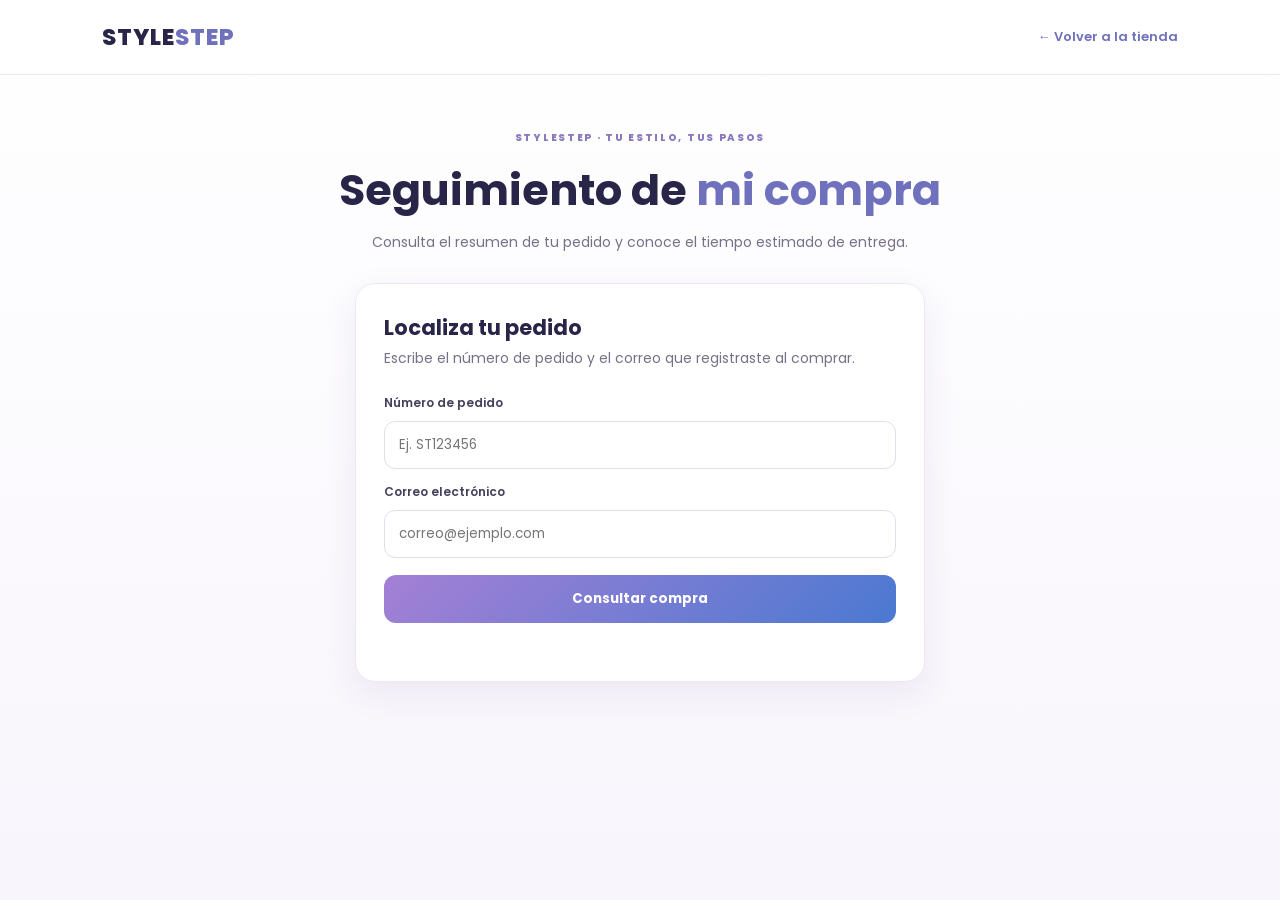
==== seguimiento.html @ c997a4f0 "Agrega seccion de seguimiento de compras" ====
<!DOCTYPE html>
<html lang="es">
<head>
  <meta charset="UTF-8">
  <meta name="viewport" content="width=device-width, initial-scale=1.0">
  <title>Seguimiento de compra | STYLESTEP</title>
  <link rel="preconnect" href="https://fonts.googleapis.com">
  <link rel="preconnect" href="https://fonts.gstatic.com" crossorigin>
  <link href="https://fonts.googleapis.com/css2?family=Poppins:wght@400;500;600;700;800&display=swap" rel="stylesheet">
  <link rel="stylesheet" href="style.css">
  <link rel="stylesheet" href="seguimiento.css">
</head>
<body class="tracking-body">
  <header class="tracking-header">
    <a class="tracking-logo" href="index.html">STYLE<span>STEP</span></a>
    <a class="tracking-back" href="index.html">← Volver a la tienda</a>
  </header>

  <main class="tracking-main">
    <section class="tracking-intro">
      <span class="tracking-kicker">STYLESTEP · TU ESTILO, TUS PASOS</span>
      <h1>Seguimiento de <span>mi compra</span></h1>
      <p>Consulta el resumen de tu pedido y conoce el tiempo estimado de entrega.</p>
    </section>

    <section class="tracking-search">
      <h2>Localiza tu pedido</h2>
      <p>Escribe el número de pedido y el correo que registraste al comprar.</p>
      <form id="formSeguimiento">
        <label for="numeroPedido">Número de pedido</label>
        <input id="numeroPedido" type="text" placeholder="Ej. ST123456" required>
        <label for="correoPedido">Correo electrónico</label>
        <input id="correoPedido" type="email" placeholder="correo@ejemplo.com" required>
        <button type="submit">Consultar compra</button>
      </form>
      <p class="tracking-hint" id="mensajeBusqueda" role="status"></p>
    </section>

    <section id="resultadoPedido" class="tracking-result" hidden>
      <div class="tracking-order-head">
        <div><span class="muted-label">NÚMERO DE PEDIDO</span><h2 id="pedidoNumero"></h2></div>
        <span id="estadoEtiqueta" class="status-pill">Registrado</span>
      </div>

      <div class="tracking-delivery">
        <div class="delivery-icon">📦</div>
        <div><span class="muted-label">ENTREGA ESTIMADA</span><strong id="fechaEntrega"></strong><p id="tiempoRestante"></p></div>
      </div>

      <div class="tracking-timeline">
        <div class="timeline-step active"><span>✓</span><div><strong>Pedido registrado</strong><small>Recibimos tu compra correctamente.</small></div></div>
        <div class="timeline-step"><span>2</span><div><strong>Preparando pedido</strong><small>Estamos preparando tus productos.</small></div></div>
        <div class="timeline-step"><span>3</span><div><strong>En camino</strong><small>Tu pedido salió para entrega.</small></div></div>
        <div class="timeline-step"><span>4</span><div><strong>Entregado</strong><small>¡Disfruta tu compra!</small></div></div>
      </div>

      <div class="tracking-columns">
        <div class="tracking-panel">
          <h3>Productos de tu compra</h3>
          <div id="listaProductos"></div>
        </div>
        <div class="tracking-panel">
          <h3>Resumen del pedido</h3>
          <div class="tracking-customer" id="datosCliente"></div>
          <div class="price-line"><span>Subtotal</span><strong id="resumenSubtotal"></strong></div>
          <div class="price-line"><span>Envío</span><strong id="resumenEnvio"></strong></div>
          <div class="price-line"><span>Descuento</span><strong id="resumenDescuento"></strong></div>
          <div class="price-line total-line"><span>Total pagado</span><strong id="resumenTotal"></strong></div>
        </div>
      </div>
      <p class="tracking-disclaimer">El plazo mostrado es estimado y puede variar. Para esta versión de demostración, el seguimiento se guarda en el navegador donde se realizó la compra.</p>
    </section>
  </main>
  <script src="seguimiento.js"></script>
</body>
</html>
---- style.css ----
/* =====================================================
   STYLESTEP
   PALETA PRINCIPAL
===================================================== */

:root {

    --color-1: #E2A3D8;
    --color-2: #C086CE;
    --color-3: #A480D5;
    --color-4: #7071BC;
    --color-5: #4B79D1;

    --dark: #292548;
    --text: #45415d;
    --white: #ffffff;
    --light: #f8f5fc;

    --shadow: 0 15px 40px rgba(75, 65, 150, .15);

    --radius: 20px;

}


/* =====================================================
   GENERAL
===================================================== */

* {
    margin: 0;
    padding: 0;
    box-sizing: border-box;
}

html {
    scroll-behavior: smooth;
}

body {

    font-family: 'Poppins', sans-serif;

    background:
        linear-gradient(
            180deg,
            #ffffff 0%,
            #faf7fd 100%
        );

    color: var(--text);

}

button,
input,
select {
    font-family: inherit;
}

button {
    cursor: pointer;
}

a {
    text-decoration: none;
    color: inherit;
}


/* =====================================================
   HEADER
===================================================== */

.header {

    position: sticky;
    top: 0;
    z-index: 1000;

    width: 100%;

    display: flex;
    align-items: center;
    justify-content: space-between;

    padding: 16px 6%;

    background: rgba(255,255,255,.94);

    backdrop-filter: blur(15px);

    border-bottom: 1px solid rgba(192,134,206,.15);

}

.logo {

    display: flex;
    align-items: center;
    gap: 10px;

}

.logo-icon {

    width: 48px;
    height: 48px;

    display: flex;
    align-items: center;
    justify-content: center;

    background:
        linear-gradient(
            135deg,
            var(--color-1),
            var(--color-4)
        );

    border-radius: 15px;

    font-size: 25px;

    box-shadow:
        0 8px 20px rgba(112,113,188,.25);

}

.logo h1 {

    font-size: 20px;

    color: var(--dark);

    font-weight: 800;

    letter-spacing: 1px;

}

.logo h1 span {
    color: var(--color-4);
}

.logo small {

    display: block;

    font-size: 8px;

    color: var(--color-4);

    letter-spacing: 2px;

}

.menu {

    display: flex;
    gap: 30px;

}

.menu a {

    font-size: 13px;

    font-weight: 500;

    color: var(--text);

    position: relative;

    transition: .3s;

}

.menu a::after {

    content: "";

    position: absolute;

    bottom: -7px;
    left: 0;

    width: 0;
    height: 2px;

    background:
        linear-gradient(
            90deg,
            var(--color-2),
            var(--color-5)
        );

    transition: .3s;

}

.menu a:hover {

    color: var(--color-4);

}

.menu a:hover::after {

    width: 100%;

}


.header-actions {

    display: flex;
    align-items: center;
    gap: 8px;

}

.icon-btn {

    position: relative;

    border: none;

    background: #f6f2fa;

    width: 42px;
    height: 42px;

    border-radius: 13px;

    font-size: 17px;

    transition: .3s;

}

.icon-btn:hover {

    background: var(--color-1);

    transform: translateY(-2px);

}

.icon-btn span {

    position: absolute;

    top: -5px;
    right: -5px;

    background: var(--color-5);

    color: white;

    font-size: 9px;

    width: 17px;
    height: 17px;

    display: flex;
    align-items: center;
    justify-content: center;

    border-radius: 50%;

}

.cart-btn {

    border: none;

    padding: 12px 18px;

    border-radius: 14px;

    background:
        linear-gradient(
            135deg,
            var(--color-4),
            var(--color-5)
        );

    color: white;

    display: flex;
    align-items: center;
    gap: 8px;

    font-weight: 600;

    box-shadow:
        0 8px 20px rgba(75,121,209,.25);

    transition: .3s;

}

.cart-btn:hover {

    transform: translateY(-3px);

    box-shadow:
        0 12px 25px rgba(75,121,209,.35);

}

.cart-btn b {

    background: white;

    color: var(--color-5);

    width: 20px;
    height: 20px;

    display: flex;
    align-items: center;
    justify-content: center;

    border-radius: 50%;

    font-size: 10px;

}


/* =====================================================
   HERO
===================================================== */

.hero {

    min-height: 680px;

    display: flex;

    align-items: center;

    justify-content: space-between;

    padding: 70px 8%;

    position: relative;

    overflow: hidden;

    background:

        radial-gradient(
            circle at 80% 20%,
            rgba(226,163,216,.35),
            transparent 35%
        ),

        radial-gradient(
            circle at 20% 90%,
            rgba(75,121,209,.15),
            transparent 35%
        );

}

.hero-content {

    max-width: 620px;

    position: relative;

    z-index: 2;

}

.hero-tag {

    display: inline-block;

    padding: 8px 16px;

    background: rgba(226,163,216,.25);

    color: var(--color-4);

    border-radius: 30px;

    font-size: 11px;

    font-weight: 700;

    letter-spacing: 1px;

    margin-bottom: 20px;

}

.hero h2 {

    font-size: clamp(42px, 5vw, 72px);

    line-height: 1.05;

    color: var(--dark);

    margin-bottom: 25px;

}

.hero h2 span {

    display: block;

    background:

        linear-gradient(
            90deg,
            var(--color-2),
            var(--color-4),
            var(--color-5)
        );

    -webkit-background-clip: text;

    background-clip: text;

    color: transparent;

}

.hero p {

    max-width: 550px;

    line-height: 1.8;

    font-size: 15px;

    color: #716d82;

    margin-bottom: 30px;

}

.hero-buttons {

    display: flex;
    gap: 12px;

}

.btn-primary {

    display: inline-flex;

    align-items: center;
    justify-content: center;

    padding: 14px 24px;

    border: none;

    border-radius: 14px;

    color: white;

    font-weight: 600;

    background:

        linear-gradient(
            135deg,
            var(--color-3),
            var(--color-5)
        );

    box-shadow:
        0 10px 25px rgba(112,113,188,.3);

    transition: .3s;

}

.btn-primary:hover {

    transform: translateY(-3px);

}

.btn-secondary {

    display: inline-flex;

    align-items: center;

    padding: 14px 24px;

    border-radius: 14px;

    color: var(--color-4);

    background: white;

    border: 1px solid var(--color-1);

    font-weight: 600;

    transition: .3s;

}

.btn-secondary:hover {

    background: var(--color-1);

    color: var(--dark);

}

.hero-info {

    display: flex;

    gap: 35px;

    margin-top: 45px;

}

.hero-info div {

    display: flex;

    flex-direction: column;

}

.hero-info strong {

    font-size: 24px;

    color: var(--color-4);

}

.hero-info span {

    font-size: 11px;

    color: #858096;

}


/* HERO IMAGE */

.hero-image {

    width: 470px;
    height: 470px;

    position: relative;

    display: flex;

    align-items: center;
    justify-content: center;

}

.circle {

    position: absolute;

    border-radius: 50%;

}

.circle-one {

    width: 420px;
    height: 420px;

    background:

        linear-gradient(
            135deg,
            rgba(226,163,216,.7),
            rgba(75,121,209,.65)
        );

}

.circle-two {

    width: 330px;
    height: 330px;

    background: rgba(255,255,255,.35);

    backdrop-filter: blur(5px);

}

.shoe-card {

    position: relative;

    z-index: 5;

    width: 310px;

    background: rgba(255,255,255,.9);

    padding: 25px;

    border-radius: 30px;

    box-shadow:
        0 30px 70px rgba(60,50,130,.25);

    transform: rotate(-5deg);

}

.shoe-placeholder {

    height: 230px;

    display: flex;

    align-items: center;
    justify-content: center;

    font-size: 150px;

    background:
        linear-gradient(
            135deg,
            #f5e5f5,
            #e4e4fa
        );

    border-radius: 22px;

}

.floating-tag {

    position: absolute;

    top: 20px;
    right: -15px;

    background:
        linear-gradient(
            135deg,
            var(--color-2),
            var(--color-4)
        );

    color: white;

    padding: 8px 15px;

    border-radius: 20px;

    font-size: 10px;

    font-weight: 700;

    z-index: 10;

}

.shoe-info {

    padding-top: 18px;

}

.shoe-info small {

    color: var(--color-4);

    font-size: 9px;

    letter-spacing: 2px;

}

.shoe-info h3 {

    color: var(--dark);

    margin: 5px 0;

}

.shoe-info p {

    margin: 0;

}

.shoe-info strong {

    color: var(--color-5);

}


/* =====================================================
   SECCIONES
===================================================== */

.categories,
.catalog-section,
.about-section {

    padding: 90px 8%;

}

.section-title {

    text-align: center;

    margin-bottom: 40px;

}

.section-title > span,
.section-heading span,
.about-content > span,
.newsletter span {

    color: var(--color-4);

    font-size: 10px;

    font-weight: 800;

    letter-spacing: 2px;

}

.section-title h2,
.section-heading h2,
.about-content h2 {

    font-size: 38px;

    color: var(--dark);

    margin-top: 8px;

}

.section-title strong,
.section-heading strong,
.about-content strong {

    color: var(--color-4);

}


/* =====================================================
   CATEGORIAS
===================================================== */

.category-grid {

    display: grid;

    grid-template-columns:
        repeat(3, 1fr);

    gap: 25px;

}

.category-card {

    border: none;

    text-align: left;

    padding: 30px;

    border-radius: 25px;

    position: relative;

    overflow: hidden;

    transition: .35s;

    color: var(--dark);

}

.category-card:hover {

    transform: translateY(-8px);

    box-shadow: var(--shadow);

}

.category-pink {

    background:
        linear-gradient(
            135deg,
            #f9dff5,
            #e9b9e1
        );

}

.category-purple {

    background:
        linear-gradient(
            135deg,
            #eadff7,
            #c6b1e8
        );

}

.category-blue {

    background:
        linear-gradient(
            135deg,
            #dfe8fa,
            #a9c4ef
        );

}

.category-icon {

    font-size: 55px;

    margin-bottom: 20px;

}

.category-card h3 {

    font-size: 24px;

    margin-bottom: 5px;

}

.category-card p {

    font-size: 13px;

    color: #655f78;

}

.category-card span {

    display: block;

    margin-top: 25px;

    font-size: 12px;

    font-weight: 700;

}


/* =====================================================
   CATALOGO
===================================================== */

.catalog-section {

    background: #fbf9fd;

}

.section-heading {

    display: flex;

    align-items: end;

    justify-content: space-between;

    gap: 30px;

    margin-bottom: 40px;

}

.catalog-tools {

    display: flex;

    gap: 10px;

}

.search-box {

    display: flex;

    align-items: center;

    gap: 8px;

    background: white;

    border: 1px solid #ebe3f2;

    border-radius: 13px;

    padding: 0 12px;

}

.search-box input {

    border: none;

    outline: none;

    padding: 12px 5px;

    width: 190px;

}

.catalog-tools select {

    border: 1px solid #ebe3f2;

    background: white;

    border-radius: 13px;

    padding: 0 15px;

    color: var(--text);

    outline: none;

}

.products-grid {

    display: grid;

    grid-template-columns:
        repeat(4, 1fr);

    gap: 22px;

}

.product-card {

    background: white;

    border-radius: 20px;

    overflow: hidden;

    position: relative;

    border: 1px solid #eee8f4;

    transition: .35s;

}

.product-card:hover {

    transform: translateY(-7px);

    box-shadow: var(--shadow);

}

.product-image {

    height: 220px;

    display: flex;

    align-items: center;
    justify-content: center;

    background:
        linear-gradient(
            135deg,
            #f5e5f4,
            #e8e8fa
        );

    font-size: 90px;

    position: relative;

}

.product-favorite {

    position: absolute;

    top: 12px;
    right: 12px;

    width: 34px;
    height: 34px;

    border: none;

    background: white;

    border-radius: 50%;

    font-size: 18px;

    box-shadow: 0 4px 15px rgba(0,0,0,.08);

}

.product-favorite.active {

    color: #c35dba;

}

.product-category {

    position: absolute;

    top: 12px;
    left: 12px;

    background: rgba(255,255,255,.9);

    padding: 5px 9px;

    border-radius: 10px;

    font-size: 9px;

    font-weight: 700;

    color: var(--color-4);

}

.product-content {

    padding: 18px;

}

.product-content h3 {

    color: var(--dark);

    font-size: 15px;

    margin-bottom: 5px;

}

.product-description {

    color: #8b8699;

    font-size: 10px;

    margin-bottom: 10px;

}

.product-meta {

    display: flex;

    justify-content: space-between;

    align-items: center;

    margin-bottom: 14px;

}

.product-price {

    color: var(--color-4);

    font-size: 20px;

    font-weight: 800;

}

.stock {

    font-size: 9px;

    color: #777;

}

.add-cart {

    width: 100%;

    padding: 11px;

    border: none;

    border-radius: 11px;

    background:

        linear-gradient(
            135deg,
            var(--color-3),
            var(--color-5)
        );

    color: white;

    font-size: 11px;

    font-weight: 700;

    transition: .3s;

}

.add-cart:hover {

    transform: translateY(-2px);

}


/* =====================================================
   PROMOCION
===================================================== */

.promo-section {

    margin: 70px 8%;

    min-height: 330px;

    border-radius: 30px;

    padding: 50px 70px;

    display: flex;

    align-items: center;

    justify-content: space-between;

    overflow: hidden;

    position: relative;

    color: white;

    background:

        linear-gradient(
            120deg,
            var(--color-2),
            var(--color-4),
            var(--color-5)
        );

    box-shadow:
        0 25px 60px rgba(75,121,209,.25);

}

.promo-content {

    position: relative;

    z-index: 2;

}

.promo-content > span {

    font-size: 10px;

    font-weight: 800;

    letter-spacing: 2px;

}

.promo-content h2 {

    font-size: 40px;

    max-width: 500px;

    line-height: 1.15;

    margin: 12px 0;

}

.promo-content h2 strong {

    display: block;

}

.promo-content p {

    font-size: 13px;

    margin-bottom: 18px;

}

.promo-code {

    display: inline-block;

    background: rgba(255,255,255,.2);

    border: 1px dashed rgba(255,255,255,.7);

    padding: 10px 20px;

    border-radius: 10px;

    letter-spacing: 3px;

    font-weight: 800;

    margin-bottom: 15px;

}

.btn-white {

    display: block;

    border: none;

    background: white;

    color: var(--color-4);

    padding: 11px 18px;

    border-radius: 10px;

    font-weight: 700;

}

.promo-shape {

    font-size: 200px;

    transform: rotate(-15deg);

    opacity: .9;

    position: relative;

    z-index: 2;

}


/* =====================================================
   NOSOTROS
===================================================== */

.about-section {

    display: grid;

    grid-template-columns:
        1fr 1fr;

    align-items: center;

    gap: 70px;

}

.about-image {

    height: 450px;

    display: flex;

    align-items: center;

    justify-content: center;

    background:
        linear-gradient(
            135deg,
            #f3d9ef,
            #d8d9f4
        );

    border-radius: 35px;

}

.about-circle {

    width: 270px;
    height: 270px;

    border-radius: 50%;

    display: flex;
    align-items: center;
    justify-content: center;

    font-size: 130px;

    background: white;

    box-shadow: var(--shadow);

}

.about-content h2 {

    font-size: 40px;

    line-height: 1.2;

    margin: 15px 0;

}

.about-content > p {

    font-size: 13px;

    line-height: 1.8;

    color: #777286;

    margin-bottom: 15px;

}

.about-features {

    margin-top: 25px;

}

.about-features div {

    display: flex;

    gap: 12px;

    margin-bottom: 15px;

}

.about-features > div > span {

    width: 25px;
    height: 25px;

    display: flex;
    align-items: center;
    justify-content: center;

    border-radius: 50%;

    color: white;

    background:
        linear-gradient(
            135deg,
            var(--color-3),
            var(--color-5)
        );

    font-size: 11px;

}

.about-features p {

    font-size: 11px;

}

.about-features strong {

    display: block;

    color: var(--dark);

}


/* =====================================================
   NEWSLETTER
===================================================== */

.newsletter {

    margin: 30px 8% 80px;

    padding: 45px;

    border-radius: 25px;

    display: flex;

    align-items: center;

    justify-content: space-between;

    gap: 30px;

    background:

        linear-gradient(
            135deg,
            #f7e5f4,
            #e9eafa
        );

}

.newsletter h2 {

    color: var(--dark);

    margin: 5px 0;

}

.newsletter p {

    font-size: 12px;

    color: #777286;

}

.newsletter form {

    display: flex;

    background: white;

    border-radius: 13px;

    padding: 5px;

    min-width: 390px;

}

.newsletter input {

    flex: 1;

    border: none;

    outline: none;

    padding: 10px;

}

.newsletter button {

    border: none;

    color: white;

    background:

        linear-gradient(
            135deg,
            var(--color-3),
            var(--color-5)
        );

    border-radius: 10px;

    padding: 10px 18px;

    font-weight: 600;

}


/* =====================================================
   FOOTER
===================================================== */

footer {

    background: var(--dark);

    color: white;

}

.footer-main {

    padding: 60px 8%;

    display: grid;

    grid-template-columns:
        2fr 1fr 1fr 1.3fr;

    gap: 50px;

}

.footer-brand > p {

    color: #bcb8cf;

    font-size: 11px;

    line-height: 1.8;

    max-width: 280px;

    margin: 20px 0;

}

.footer-logo h1 {

    color: white;

}

.footer-column {

    display: flex;

    flex-direction: column;

    gap: 10px;

}

.footer-column h3 {

    font-size: 14px;

    margin-bottom: 8px;

}

.footer-column a,
.footer-column p {

    color: #aaa6bd;

    font-size: 11px;

}

.footer-column a:hover {

    color: var(--color-1);

}

.socials {

    display: flex;

    gap: 8px;

}

.socials a {

    width: 32px;
    height: 32px;

    display: flex;

    align-items: center;
    justify-content: center;

    border-radius: 10px;

    background: rgba(255,255,255,.1);

    transition: .3s;

}

.socials a:hover {

    background: var(--color-4);

}

.footer-bottom {

    border-top: 1px solid rgba(255,255,255,.1);

    padding: 18px 8%;

    display: flex;

    justify-content: space-between;

    color: #858196;

    font-size: 9px;

}


/* =====================================================
   CARRITO
===================================================== */

.overlay {

    position: fixed;

    inset: 0;

    background: rgba(25,20,50,.45);

    backdrop-filter: blur(4px);

    z-index: 1500;

    opacity: 0;

    visibility: hidden;

    transition: .3s;

}

.overlay.active {

    opacity: 1;

    visibility: visible;

}

.cart-sidebar {

    position: fixed;

    top: 0;
    right: 0;

    width: 420px;
    height: 100vh;

    background: white;

    z-index: 1600;

    transform: translateX(100%);

    transition: .4s;

    display: flex;

    flex-direction: column;

}

.cart-sidebar.active {

    transform: translateX(0);

}

.cart-header {

    padding: 25px;

    display: flex;

    justify-content: space-between;

    border-bottom: 1px solid #eee;

}

.cart-header > div {

    display: flex;

    align-items: center;

    gap: 10px;

}

.cart-header h2 {

    color: var(--dark);

}

.cart-header button {

    border: none;

    background: #f4f0f7;

    width: 35px;
    height: 35px;

    border-radius: 10px;

    font-size: 20px;

}

.cart-items {

    flex: 1;

    overflow-y: auto;

    padding: 20px;

}

.empty-cart {

    text-align: center;

    margin-top: 100px;

    color: #777;

}

.empty-cart span {

    font-size: 50px;

}

.empty-cart h3 {

    color: var(--dark);

    margin: 15px 0 5px;

}

.empty-cart p {

    font-size: 12px;

}

.cart-product {

    display: flex;

    gap: 12px;

    padding: 12px;

    margin-bottom: 10px;

    background: #faf8fc;

    border-radius: 15px;

}

.cart-product-image {

    width: 70px;
    height: 70px;

    display: flex;

    align-items: center;
    justify-content: center;

    background: #eee7f5;

    border-radius: 12px;

    font-size: 35px;

}

.cart-product-info {

    flex: 1;

}

.cart-product-info h4 {

    color: var(--dark);

    font-size: 12px;

}

.cart-product-info p {

    color: var(--color-4);

    font-weight: 700;

    font-size: 13px;

    margin: 4px 0;

}

.remove-product {

    border: none;

    background: none;

    color: #aaa;

}

.cart-footer {

    padding: 25px;

    border-top: 1px solid #eee;

}

.cart-total {

    display: flex;

    justify-content: space-between;

    margin-bottom: 15px;

}

.cart-total strong {

    color: var(--color-4);

    font-size: 22px;

}

.checkout-btn {

    width: 100%;

    border: none;

    padding: 15px;

    border-radius: 12px;

    background:

        linear-gradient(
            135deg,
            var(--color-3),
            var(--color-5)
        );

    color: white;

    font-weight: 700;

}


/* =====================================================
   MODAL
===================================================== */

.modal {

    position: fixed;

    inset: 0;

    z-index: 2000;

    background: rgba(25,20,50,.5);

    display: none;

    align-items: center;
    justify-content: center;

}

.modal.active {

    display: flex;

}

.modal-content {

    width: 400px;

    background: white;

    padding: 40px;

    border-radius: 25px;

    position: relative;

    text-align: center;

    box-shadow: var(--shadow);

}

.modal-close {

    position: absolute;

    right: 15px;
    top: 15px;

    border: none;

    background: #f5f2f7;

    width: 32px;
    height: 32px;

    border-radius: 9px;

}

.modal-icon {

    width: 60px;
    height: 60px;

    margin: auto;

    display: flex;

    align-items: center;
    justify-content: center;

    background:
        linear-gradient(
            135deg,
            var(--color-1),
            var(--color-4)
        );

    border-radius: 18px;

    font-size: 28px;

}

.modal-content h2 {

    color: var(--dark);

    margin: 15px 0 5px;

}

.modal-content p {

    color: #888;

    font-size: 11px;

    margin-bottom: 20px;

}

.modal-content input {

    width: 100%;

    border: 1px solid #e6e0eb;

    padding: 12px;

    border-radius: 10px;

    margin-bottom: 10px;

    outline: none;

}

.modal-content input:focus {

    border-color: var(--color-3);

}

.full {

    width: 100%;

    margin-top: 5px;

}

.modal-content small {

    display: block;

    margin-top: 15px;

    color: #888;

    font-size: 10px;

}


/* =====================================================
   RESPONSIVE
===================================================== */

@media(max-width: 1100px) {

    .menu {
        display: none;
    }

    .products-grid {
        grid-template-columns:
            repeat(3, 1fr);
    }

    .hero-image {
        width: 380px;
        height: 380px;
    }

    .circle-one {
        width: 350px;
        height: 350px;
    }

}

@media(max-width: 850px) {

    .hero {

        flex-direction: column;

        text-align: center;

        padding-top: 50px;

    }

    .hero-content {

        max-width: 700px;

    }

    .hero-buttons,
    .hero-info {

        justify-content: center;

    }

    .hero-image {

        margin-top: 50px;

    }

    .category-grid {

        grid-template-columns: 1fr;

    }

    .products-grid {

        grid-template-columns:
            repeat(2, 1fr);

    }

    .section-heading {

        flex-direction: column;

        align-items: flex-start;

    }

    .about-section {

        grid-template-columns: 1fr;

    }

    .newsletter {

        flex-direction: column;

        align-items: flex-start;

    }

    .footer-main {

        grid-template-columns:
            repeat(2,1fr);

    }

}

@media(max-width: 600px) {

    .header {

        padding: 12px 4%;

    }

    .header-actions .icon-btn {

        display: none;

    }

    .cart-btn span {

        display: none;

    }

    .hero {

        padding:
            50px 5%;

    }

    .hero h2 {

        font-size: 42px;

    }

    .hero-info {

        gap: 20px;

    }

    .hero-image {

        width: 320px;
        height: 320px;

    }

    .circle-one {

        width: 300px;
        height: 300px;

    }

    .circle-two {

        width: 240px;
        height: 240px;

    }

    .shoe-card {

        width: 240px;

    }

    .shoe-placeholder {

        height: 170px;

        font-size: 100px;

    }

    .catalog-tools {

        flex-direction: column;

        width: 100%;

    }

    .search-box input {

        width: 100%;

    }

    .catalog-tools select {

        height: 45px;

    }

    .products-grid {

        grid-template-columns: 1fr;

    }

    .promo-section {

        margin: 40px 5%;

        padding: 40px 25px;

    }

    .promo-content h2 {

        font-size: 30px;

    }

    .promo-shape {

        display: none;

    }

    .newsletter {

        margin: 30px 5%;

        padding: 30px 20px;

    }

    .newsletter form {

        min-width: 100%;

    }

    .footer-main {

        grid-template-columns: 1fr;

    }

    .footer-bottom {

        flex-direction: column;

        gap: 8px;

    }

    .cart-sidebar {

        width: 100%;

    }

}
.foto-producto {
    width: 100%;
    height: 100%;
    object-fit: cover;
    transition: transform 0.4s ease;
}

.product-card:hover .foto-producto {
    transform: scale(1.07);
}

.category-kids {
    background: linear-gradient(
        135deg,
        #f8dff1,
        #d7ddfa
    );
}

.beneficios {
    padding: 30px 8% 70px;

    display: grid;
    grid-template-columns: repeat(4, 1fr);
    gap: 20px;
}

.beneficio {
    padding: 25px;

    display: flex;
    align-items: center;
    gap: 15px;

    background: white;

    border-radius: 20px;

    box-shadow:
        0 10px 30px rgba(75, 65, 150, 0.08);
}

.beneficio > span {
    font-size: 30px;
}

.beneficio h3 {
    color: var(--dark);
    font-size: 14px;
}

.beneficio p {
    color: #777286;
    font-size: 10px;
    margin-top: 3px;
}

#categoriaActual {
    margin-top: 7px;
    color: #888298;
    font-size: 12px;
}

@media(max-width: 850px) {

    .beneficios {
        grid-template-columns: repeat(2, 1fr);
    }

}

@media(max-width: 500px) {

    .beneficios {
        grid-template-columns: 1fr;
    }

}
/* ================================================
   FOTOGRAFÍAS DE PRODUCTOS
================================================ */

.product-image {
    width: 100%;
    height: 240px;
    overflow: hidden;
    position: relative;
    background: #f6f3f8;
}

.foto-producto {
    width: 100%;
    height: 100%;
    display: block;
    object-fit: cover;
    transition: transform 0.4s ease;
}

.product-card:hover .foto-producto {
    transform: scale(1.06);
}


/* ETIQUETA CATEGORÍA */

.product-category {
    position: absolute;
    top: 15px;
    left: 15px;

    background: rgba(255, 255, 255, 0.92);
    backdrop-filter: blur(8px);

    color: #7071BC;

    padding: 6px 12px;

    border-radius: 20px;

    font-size: 10px;
    font-weight: 700;

    z-index: 5;
}


/* FAVORITO */

.product-favorite {
    position: absolute;

    top: 15px;
    right: 15px;

    width: 38px;
    height: 38px;

    border: none;

    border-radius: 50%;

    background: rgba(255,255,255,.94);

    color: #7071BC;

    font-size: 20px;

    z-index: 5;

    box-shadow:
        0 5px 15px rgba(0,0,0,.1);
}

.product-favorite.active {
    color: #C086CE;
}


/* CANTIDAD DEL CARRITO */

.cantidad-carrito {

    display: flex;

    align-items: center;

    gap: 10px;

    margin-top: 8px;
}

.cantidad-carrito button {

    width: 25px;
    height: 25px;

    border: none;

    border-radius: 7px;

    background: #ebe7f5;

    color: #7071BC;

    font-weight: bold;
}

.cantidad-carrito span {

    font-size: 12px;

    font-weight: 700;
}


/* SIN RESULTADOS */

.sin-resultados {

    grid-column: 1 / -1;

    padding: 70px 20px;

    text-align: center;

    color: #777286;
}

.sin-resultados h3 {

    color: #292548;

    margin: 10px 0;
}
/* =========================================
   AJUSTAR IMÁGENES DE LOS PRODUCTOS
========================================= */

.product-image {
    width: 100%;
    height: 240px;
    position: relative;
    overflow: hidden;
    background: #f7f5f9;
    border-radius: 20px 20px 0 0;
}

.foto-producto {
    width: 100%;
    height: 100%;

    /* Ajusta la fotografía al contenedor */
    object-fit: cover;

    /* Centra la fotografía */
    object-position: center;

    display: block;

    transition: transform 0.4s ease;
}

/* Efecto cuando pasas el mouse */
.product-card:hover .foto-producto {
    transform: scale(1.05);
}
/* =====================================================
   CHECKOUT STYLESTEP
===================================================== */

/* =====================================================
   CHECKOUT STYLESTEP
===================================================== */

.modal-checkout {
    position: fixed;
    inset: 0;
    background: rgba(25, 20, 45, .65);

    display: none;
    align-items: center;
    justify-content: center;

    padding: 25px;
    z-index: 9999;

    overflow-y: auto;
}

.modal-checkout.active {
    display: flex;
}

.checkout-container {
    width: min(1050px, 100%);
    max-height: 92vh;
    overflow-y: auto;

    background: #ffffff;
    border-radius: 25px;

    padding: 35px;

    position: relative;

    box-shadow:
        0 25px 70px rgba(0,0,0,.25);
}

.checkout-cerrar {
    position: absolute;
    top: 20px;
    right: 25px;

    border: none;
    background: none;

    font-size: 30px;
    cursor: pointer;

    color: #7071BC;
}

.checkout-header {
    margin-bottom: 30px;
}

.checkout-header span {
    color: #A480D5;
    font-weight: 700;
}

.checkout-header h2 {
    font-size: 30px;
    margin: 5px 0;
}

.checkout-header p {
    color: #777286;
}

.checkout-grid {
    display: grid;

    grid-template-columns:
        minmax(0, 1.3fr)
        minmax(300px, .8fr);

    gap: 40px;
}

/* FORMULARIO */

.checkout-formulario h3,
.checkout-resumen h3 {
    margin: 25px 0 15px;
    color: #292548;
}

.campo {
    margin-bottom: 15px;
}

.campo label {
    display: block;

    margin-bottom: 6px;

    font-size: 13px;
    font-weight: 600;

    color: #45405f;
}

.campo input {
    width: 100%;

    padding: 13px 15px;

    border: 1px solid #ded9e8;
    border-radius: 10px;

    outline: none;

    font-family: inherit;

    box-sizing: border-box;
}

.campo input:focus {
    border-color: #A480D5;

    box-shadow:
        0 0 0 3px rgba(164,128,213,.12);
}

.campo-doble {
    display: grid;

    grid-template-columns: 1fr 1fr;

    gap: 15px;
}

/* MÉTODOS DE PAGO */

.metodo-pago {
    display: block;

    border: 1px solid #e2ddec;
    border-radius: 13px;

    margin-bottom: 10px;
    padding: 14px;

    cursor: pointer;
}

.metodo-pago > div {
    display: flex;

    gap: 12px;

    align-items: center;

    margin-top: 7px;
}

.metodo-pago span {
    font-size: 25px;
}

.metodo-pago small {
    display: block;

    color: #898397;
}

.aviso-seguridad {
    background: #f5f3fb;

    color: #625c77;

    padding: 14px;

    border-radius: 10px;

    margin-top: 20px;

    font-size: 12px;
}

/* RESUMEN */

.checkout-resumen {
    background: #faf9fc;

    border-radius: 20px;

    padding: 25px;

    height: fit-content;
}

.checkout-producto {
    display: grid;

    grid-template-columns: 55px 1fr auto;

    align-items: center;

    gap: 12px;

    padding: 12px 0;

    border-bottom: 1px solid #ebe7f1;
}

.checkout-producto img {
    width: 55px;
    height: 55px;

    object-fit: cover;

    border-radius: 10px;
}

.checkout-producto small {
    display: block;

    color: #888;

    margin-top: 4px;
}

.checkout-producto > span {
    font-weight: 700;

    color: #4B79D1;
}

/* CUPÓN */

.cupon-checkout {
    margin: 25px 0;
}

.cupon-checkout label {
    font-size: 13px;
    font-weight: 600;
}

.cupon-checkout > div {
    display: flex;

    margin-top: 7px;
}

.cupon-checkout input {
    flex: 1;

    padding: 11px;

    border: 1px solid #ddd7e8;

    border-radius: 9px 0 0 9px;

    outline: none;
}

.cupon-checkout button {
    border: none;

    padding: 0 15px;

    background: #7071BC;

    color: white;

    border-radius: 0 9px 9px 0;

    cursor: pointer;
}

/* TOTALES */

.checkout-totales p {
    display: flex;

    justify-content: space-between;

    margin: 12px 0;
}

.checkout-total-final {
    font-size: 20px;

    color: #292548;
}

.checkout-total-final strong {
    color: #4B79D1;
}

/* BOTÓN CONFIRMAR */

.btn-confirmar-pedido {
    width: 100%;

    border: none;

    padding: 15px;

    border-radius: 12px;

    margin-top: 15px;

    background:
        linear-gradient(
            135deg,
            #A480D5,
            #4B79D1
        );

    color: white;

    font-weight: 700;

    cursor: pointer;
}

.checkout-terminos {
    text-align: center;

    color: #999;

    font-size: 11px;

    margin-top: 10px;
}

/* RESPONSIVE */

@media (max-width: 800px) {

    .checkout-grid {
        grid-template-columns: 1fr;
    }

    .campo-doble {
        grid-template-columns: 1fr;
    }
}
/* PAGO */

.metodo-pago {
    display: block;

    border: 1px solid #e2ddec;

    border-radius: 13px;

    margin-bottom: 10px;

    padding: 14px;

    cursor: pointer;
}


.metodo-pago > div {
    display: flex;

    gap: 12px;

    align-items: center;

    margin-top: 7px;
}


.metodo-pago span {
    font-size: 25px;
}


.metodo-pago small {
    display: block;

    color: #898397;
}


.aviso-seguridad {
    background: #f5f3fb;

    color: #625c77;

    padding: 14px;

    border-radius: 10px;

    margin-top: 20px;

    font-size: 12px;
}


/* RESUMEN */

.checkout-resumen {
    background: #faf9fc;

    border-radius: 20px;

    padding: 25px;

    height: fit-content;
}


.checkout-producto {
    display: grid;

    grid-template-columns:
        55px 1fr auto;

    align-items: center;

    gap: 12px;

    padding: 12px 0;

    border-bottom:
        1px solid #ebe7f1;
}


.checkout-producto img {
    width: 55px;
    height: 55px;

    object-fit: cover;

    border-radius: 10px;
}


.checkout-producto small {
    display: block;

    color: #888;

    margin-top: 4px;
}


.checkout-producto > span {
    font-weight: 700;

    color: #4B79D1;
}


/* CUPÓN */

.cupon-checkout {
    margin: 25px 0;
}


.cupon-checkout label {
    font-size: 13px;
    font-weight: 600;
}


.cupon-checkout > div {
    display: flex;

    margin-top: 7px;
}


.cupon-checkout input {
    flex: 1;

    padding: 11px;

    border:
        1px solid #ddd7e8;

    border-radius:
        9px 0 0 9px;

    outline: none;
}


.cupon-checkout button {
    border: none;

    padding: 0 15px;

    background: #7071BC;

    color: white;

    border-radius:
        0 9px 9px 0;

    cursor: pointer;
}


.cupon-correcto {
    color: #34815d;

    display: block;

    margin-top: 7px;
}


.cupon-error {
    color: #b64e62;

    display: block;

    margin-top: 7px;
}


/* TOTALES */

.checkout-totales p {
    display: flex;

    justify-content: space-between;

    margin: 12px 0;
}


.checkout-total-final {
    font-size: 20px;

    color: #292548;
}


.checkout-total-final strong {
    color: #4B79D1;
}


.btn-confirmar-pedido {
    width: 100%;

    border: none;

    padding: 15px;

    border-radius: 12px;

    margin-top: 15px;

    background:
        linear-gradient(
            135deg,
            #A480D5,
            #4B79D1
        );

    color: white;

    font-weight: 700;

    cursor: pointer;
}


.checkout-terminos {
    text-align: center;

    color: #999;

    font-size: 10px;

    margin-top: 10px;
}


/* =====================================================
   COMPRA EXITOSA
===================================================== */

.modal-compra-exitosa {
    position: fixed;

    inset: 0;

    display: none;

    align-items: center;
    justify-content: center;

    background:
        rgba(25,20,45,.65);

    z-index: 10000;
}


.modal-compra-exitosa.active {
    display: flex;
}


.compra-exitosa {
    width: min(420px, 90%);

    background: white;

    border-radius: 25px;

    padding: 40px;

    text-align: center;

    box-shadow:
        0 25px 70px rgba(0,0,0,.25);
}


.check-exitoso {
    width: 75px;
    height: 75px;

    margin: auto auto 20px;

    display: flex;

    align-items: center;
    justify-content: center;

    border-radius: 50%;

    background:
        linear-gradient(
            135deg,
            #E2A3D8,
            #7071BC
        );

    color: white;

    font-size: 38px;
}


.numero-pedido {
    background: #f5f3fb;

    margin: 20px 0;

    padding: 15px;

    border-radius: 10px;
}


.compra-exitosa button {
    border: none;

    background: #7071BC;

    color: white;

    padding: 13px 25px;

    border-radius: 10px;

    margin-top: 20px;

    cursor: pointer;
}


@media(max-width: 800px) {

    .checkout-grid {
        grid-template-columns: 1fr;
    }

    .campo-doble {
        grid-template-columns: 1fr;
    }

}
/* ==========================================================
   CHECKOUT STYLESTEP - VERSIÓN FINAL
========================================================== */


/* FONDO DEL MODAL */

.modal-checkout {

    position: fixed;
    inset: 0;

    width: 100%;
    height: 100%;

    background: rgba(27, 22, 55, 0.72);

    display: none;

    align-items: center;
    justify-content: center;

    padding: 30px;

    box-sizing: border-box;

    z-index: 999999;

    overflow-y: auto;
}


/* MOSTRAR MODAL */

.modal-checkout.active {

    display: flex;

}


/* ==========================================================
   CONTENEDOR PRINCIPAL
========================================================== */

.checkout-container {

    position: relative;

    width: 100%;
    max-width: 1050px;

    max-height: 92vh;

    overflow-y: auto;

    background: #ffffff;

    border-radius: 24px;

    padding: 35px;

    box-sizing: border-box;

    box-shadow:
        0 25px 70px rgba(0, 0, 0, 0.28);

}


/* ==========================================================
   BOTÓN CERRAR
========================================================== */

.checkout-cerrar {

    position: absolute;

    top: 18px;
    right: 20px;

    width: 40px;
    height: 40px;

    border: none;

    border-radius: 50%;

    background: #f2eef8;

    color: #7071BC;

    font-size: 28px;

    line-height: 1;

    cursor: pointer;

    display: flex;

    align-items: center;
    justify-content: center;

    transition: 0.2s;
}


.checkout-cerrar:hover {

    background: #E2A3D8;

    color: white;

}


/* ==========================================================
   ENCABEZADO
========================================================== */

.checkout-header {

    padding-right: 55px;

    margin-bottom: 25px;

}


.checkout-marca {

    display: inline-block;

    color: #7071BC;

    font-size: 14px;

    font-weight: 700;

    margin-bottom: 5px;

}


.checkout-header h2 {

    margin: 0 0 5px 0;

    color: #302c50;

    font-size: 30px;

    font-weight: 800;

}


.checkout-header p {

    margin: 0;

    color: #777286;

    font-size: 14px;

}


/* ==========================================================
   DOS COLUMNAS
========================================================== */

.checkout-grid {

    display: grid;

    grid-template-columns:
        minmax(0, 1.25fr)
        minmax(300px, 0.75fr);

    gap: 35px;

    align-items: start;

}


/* ==========================================================
   FORMULARIO
========================================================== */

.checkout-formulario {

    min-width: 0;

}


.checkout-formulario h3 {

    margin:

        0
        0
        15px
        0;

    color: #35304f;

    font-size: 18px;

}


.checkout-formulario h3:not(:first-child) {

    margin-top: 28px;

}


/* CAMPOS */

.campo {

    margin-bottom: 15px;

}


.campo label {

    display: block;

    margin-bottom: 6px;

    color: #4a4561;

    font-size: 13px;

    font-weight: 600;

}


.campo input {

    display: block;

    width: 100%;

    height: 45px;

    padding: 0 14px;

    box-sizing: border-box;

    border: 1px solid #ded9e8;

    border-radius: 10px;

    background: white;

    color: #302c50;

    font-family: "Poppins", sans-serif;

    font-size: 14px;

    outline: none;

    transition: 0.2s;

}


.campo input:focus {

    border-color: #A480D5;

    box-shadow:
        0 0 0 3px rgba(164, 128, 213, 0.13);

}


/* DOS CAMPOS */

.campo-doble {

    display: grid;

    grid-template-columns: 1fr 1fr;

    gap: 15px;

}


/* ==========================================================
   MÉTODOS DE PAGO
========================================================== */

.metodo-pago {

    position: relative;

    display: flex;

    align-items: center;

    gap: 12px;

    width: 100%;

    padding: 14px;

    margin-bottom: 10px;

    box-sizing: border-box;

    border: 1px solid #e0dbea;

    border-radius: 12px;

    background: #ffffff;

    cursor: pointer;

    transition: 0.2s;

}


.metodo-pago:hover {

    border-color: #A480D5;

    background: #fbf9fe;

}


.metodo-pago input[type="radio"] {

    width: 17px;
    height: 17px;

    accent-color: #A480D5;

    flex-shrink: 0;

}


.metodo-info {

    display: flex;

    align-items: center;

    gap: 12px;

}


.metodo-icono {

    display: flex;

    width: 38px;
    height: 38px;

    align-items: center;
    justify-content: center;

    border-radius: 10px;

    background: #f3eff9;

    font-size: 20px;

}


.metodo-info strong {

    display: block;

    color: #35304f;

    font-size: 14px;

}


.metodo-info small {

    display: block;

    margin-top: 2px;

    color: #888399;

    font-size: 12px;

}


/* ==========================================================
   SEGURIDAD
========================================================== */

.aviso-seguridad {

    display: flex;

    align-items: flex-start;

    gap: 10px;

    margin-top: 18px;

    padding: 14px;

    background: #f5f2fa;

    border-radius: 10px;

    color: #625c77;

    font-size: 13px;

}


.aviso-seguridad strong {

    display: block;

    color: #4a4561;

    margin-bottom: 3px;

}


.aviso-seguridad p {

    margin: 0;

    line-height: 1.5;

}


/* ==========================================================
   RESUMEN DEL PEDIDO
========================================================== */

.checkout-resumen {

    min-width: 0;

    background: #faf8fd;

    border: 1px solid #eee9f3;

    border-radius: 18px;

    padding: 24px;

    box-sizing: border-box;

}


.checkout-resumen h3 {

    margin:

        0
        0
        18px
        0;

    color: #35304f;

    font-size: 18px;

}


/* PRODUCTOS */

.checkout-producto {

    display: grid;

    grid-template-columns:
        55px
        minmax(0, 1fr)
        auto;

    gap: 12px;

    align-items: center;

    padding: 12px 0;

    border-bottom: 1px solid #e9e4ef;

}


.checkout-producto img {

    display: block;

    width: 55px;
    height: 55px;

    object-fit: cover;

    border-radius: 10px;

}


.checkout-producto strong {

    color: #3b3655;

    font-size: 13px;

}


.checkout-producto small {

    display: block;

    margin-top: 3px;

    color: #8c8798;

    font-size: 11px;

}


.checkout-producto > span {

    color: #4B79D1;

    font-size: 13px;

    font-weight: 700;

}


/* ==========================================================
   CUPÓN
========================================================== */

.cupon-checkout {

    margin-top: 22px;

}


.cupon-checkout > label {

    display: block;

    margin-bottom: 7px;

    color: #4a4561;

    font-size: 13px;

    font-weight: 600;

}


.cupon-input {

    display: flex;

    width: 100%;

}


.cupon-input input {

    min-width: 0;

    flex: 1;

    height: 42px;

    padding: 0 12px;

    box-sizing: border-box;

    border:

        1px solid
        #ddd7e8;

    border-right: none;

    border-radius:
        9px
        0
        0
        9px;

    font-family:
        "Poppins",
        sans-serif;

    outline: none;

}


.cupon-input button {

    height: 42px;

    padding: 0 15px;

    border: none;

    border-radius:
        0
        9px
        9px
        0;

    background: #7071BC;

    color: white;

    font-family:
        "Poppins",
        sans-serif;

    font-weight: 600;

    cursor: pointer;

}


.cupon-input button:hover {

    background: #4B79D1;

}


#mensajeCupon {

    display: block;

    margin-top: 6px;

    font-size: 11px;

}


/* ==========================================================
   TOTALES
========================================================== */

.checkout-totales {

    margin-top: 22px;

}


.checkout-totales p {

    display: flex;

    justify-content: space-between;

    align-items: center;

    gap: 20px;

    margin: 10px 0;

    color: #676174;

    font-size: 13px;

}


.checkout-totales hr {

    border: none;

    border-top:
        1px solid
        #e1dce8;

    margin: 15px 0;

}


.checkout-total-final {

    font-size: 18px !important;

    color: #35304f !important;

    font-weight: 700;

}


.checkout-total-final strong {

    color: #4B79D1;

    font-size: 21px;

}


/* ==========================================================
   CONFIRMAR PEDIDO
========================================================== */

.btn-confirmar-pedido {

    display: block;

    width: 100%;

    margin-top: 18px;

    padding: 14px 20px;

    box-sizing: border-box;

    border: none;

    border-radius: 11px;

    background:
        linear-gradient(
            135deg,
            #A480D5,
            #4B79D1
        );

    color: #ffffff;

    font-family:
        "Poppins",
        sans-serif;

    font-size: 14px;

    font-weight: 700;

    cursor: pointer;

    transition: 0.2s;

}


.btn-confirmar-pedido:hover {

    transform: translateY(-1px);

    box-shadow:
        0 8px 20px
        rgba(75, 121, 209, 0.25);

}


.checkout-terminos {

    margin: 10px 0 0;

    text-align: center;

    color: #9994a3;

    font-size: 10px;

    line-height: 1.5;

}


/* ==========================================================
   TABLET
========================================================== */

@media (max-width: 850px) {

    .modal-checkout {

        align-items: flex-start;

        padding: 20px;

    }


    .checkout-container {

        margin: 20px 0;

        padding: 28px 22px;

        max-height: none;

    }


    .checkout-grid {

        grid-template-columns: 1fr;

    }

}


/* ==========================================================
   CELULAR
========================================================== */

@media (max-width: 550px) {

    .modal-checkout {

        padding: 10px;

    }


    .checkout-container {

        margin: 10px 0;

        padding:
            25px
            16px;

        border-radius: 16px;

    }


    .checkout-header h2 {

        font-size: 24px;

    }


    .campo-doble {

        grid-template-columns: 1fr;

        gap: 0;

    }


    .checkout-resumen {

        padding: 18px;

    }

}

/* CAMPOS */

.campo {
    margin-bottom: 15px !important;
}


.campo label {
    display: block !important;

    margin-bottom: 6px !important;

    font-size: 14px !important;

    font-weight: 600 !important;
}


.campo input {
    width: 100% !important;

    padding: 13px 15px !important;

    border: 1px solid #ddd !important;

    border-radius: 10px !important;

    box-sizing: border-box !important;

    font-size: 14px !important;
}


.campo-doble {
    display: grid !important;

    grid-template-columns:
        1fr 1fr !important;

    gap: 15px !important;
}


/* MÉTODOS DE PAGO */

.metodo-pago {
    display: block !important;

    border: 1px solid #ddd8e8 !important;

    padding: 15px !important;

    margin-bottom: 10px !important;

    border-radius: 12px !important;

    cursor: pointer !important;
}


.metodo-pago > div {
    display: flex !important;

    align-items: center !important;

    gap: 12px !important;

    margin-top: 5px !important;
}


.metodo-pago span {
    font-size: 25px !important;
}


.metodo-pago small {
    display: block !important;

    color: #777 !important;
}


/* SEGURIDAD */

.aviso-seguridad {
    background: #f2eef9 !important;

    padding: 15px !important;

    margin-top: 20px !important;

    border-radius: 10px !important;

    color: #625c77 !important;

    font-size: 13px !important;
}


/* BOTÓN CERRAR */

.checkout-cerrar {
    position: absolute !important;

    top: 15px !important;
    right: 20px !important;

    background: transparent !important;

    border: none !important;

    color: #7071BC !important;

    font-size: 30px !important;

    cursor: pointer !important;
}


/* BOTÓN CONFIRMAR */

.btn-confirmar-pedido {
    width: 100% !important;

    padding: 15px !important;

    margin-top: 20px !important;

    border: none !important;

    border-radius: 12px !important;

    background:
        linear-gradient(
            135deg,
            #A480D5,
            #4B79D1
        ) !important;

    color: white !important;

    font-weight: bold !important;

    cursor: pointer !important;
}


/* CELULAR */

@media (max-width: 800px) {

    .checkout-grid {
        grid-template-columns: 1fr !important;
    }

    .campo-doble {
        grid-template-columns: 1fr !important;
    }

}

/* ===== Mi cuenta: registro, perfil y pedidos ===== */
.cuenta-modal { max-height: 90vh; overflow-y: auto; }
.cuenta-tabs { display:flex; gap:8px; margin:18px 0; border-bottom:1px solid #eee; }
.cuenta-tab { flex:1; border:0; background:transparent; padding:12px 8px; cursor:pointer; color:#777; font:inherit; border-bottom:3px solid transparent; }
.cuenta-tab.active { color:#6b3fa0; border-bottom-color:#6b3fa0; font-weight:700; }
.cuenta-form { display:flex; flex-direction:column; gap:12px; }
.cuenta-form[hidden], #cuentaAcceso[hidden], #cuentaPerfil[hidden] { display:none !important; }
.mensaje-cuenta { min-height:20px; color:#6b3fa0; font-size:13px; margin-top:12px; }
.cuenta-bienvenida { display:flex; align-items:center; gap:12px; text-align:left; background:#f7f2fb; border-radius:12px; padding:14px; margin:18px 0; }
.cuenta-bienvenida > span { display:grid; place-items:center; width:36px; height:36px; border-radius:50%; background:#6b3fa0; color:#fff; font-weight:800; }
.cuenta-bienvenida div { display:flex; flex-direction:column; gap:3px; min-width:0; }
.cuenta-bienvenida small { color:#777; overflow-wrap:anywhere; }
.cuenta-perfil-acciones { text-align:right; margin-bottom:22px; }
.cuenta-perfil-acciones button { padding:9px 16px; }
#cuentaPerfil h3 { text-align:left; margin:14px 0; }
.lista-pedidos-cuenta { display:grid; gap:12px; text-align:left; }
.pedido-cuenta { border:1px solid #e8e2ed; border-radius:12px; padding:14px; }
.pedido-cuenta-cabecera { display:flex; justify-content:space-between; align-items:center; gap:8px; flex-wrap:wrap; }
.pedido-cuenta p { margin:8px 0 12px; font-size:13px; color:#666; }
.estado-pedido { border-radius:20px; padding:5px 10px; background:#e8f6ed; color:#247442; font-size:11px; font-weight:700; text-transform:capitalize; }
.estado-pedido.cancelado { background:#fdeaea; color:#b42318; }
.btn-cancelar-pedido { border:1px solid #c43b45; color:#b42318; background:#fff; border-radius:8px; padding:8px 12px; cursor:pointer; font:inherit; font-size:12px; }
.btn-cancelar-pedido:hover { background:#fff2f2; }
.sin-pedidos { color:#777; font-size:13px; text-align:center; padding:12px; }
---- seguimiento.css ----
/* Seguimiento de pedidos STYLESTEP */
.tracking-body{min-height:100vh;background:linear-gradient(180deg,#fff 0%,#f8f5fc 100%);color:#45415d}
.tracking-header{display:flex;justify-content:space-between;align-items:center;padding:20px 8%;background:#fff;border-bottom:1px solid #eee5f5}
.tracking-logo{font-size:23px;font-weight:800;color:#292548;letter-spacing:1px}
.tracking-logo span,.tracking-intro h1 span{color:#7071bc}
.tracking-back{font-size:13px;font-weight:600;color:#7071bc}
.tracking-main{width:min(1050px,90%);margin:48px auto 80px}
.tracking-intro{text-align:center;margin-bottom:30px}
.tracking-kicker,.muted-label{font-size:10px;font-weight:800;letter-spacing:1.7px;color:#8b78bd}
.tracking-intro h1{font-size:clamp(30px,5vw,43px);color:#292548;margin:10px 0}
.tracking-intro p,.tracking-search p{color:#777187;font-size:14px}
.tracking-search,.tracking-result,.tracking-panel{background:#fff;border:1px solid #eee7f5;border-radius:20px;box-shadow:0 12px 35px rgba(60,50,130,.08)}
.tracking-search{max-width:570px;margin:0 auto;padding:28px}
.tracking-search h2{font-size:21px;color:#292548;margin-bottom:5px}
.tracking-search form{display:grid;gap:9px;margin-top:20px}
.tracking-search label{font-size:12px;font-weight:600;color:#45415d;margin-top:5px}
.tracking-search input{width:100%;padding:13px 14px;border:1px solid #e5dced;border-radius:11px;outline:none}
.tracking-search input:focus{border-color:#7071bc;box-shadow:0 0 0 3px #7071bc20}
.tracking-search button{border:0;border-radius:12px;padding:14px;color:#fff;font-weight:700;background:linear-gradient(135deg,#a480d5,#4b79d1);margin-top:8px}
.tracking-hint{min-height:18px;margin-top:12px;font-size:12px;color:#b34b70}
.tracking-result{margin-top:28px;padding:28px}
.tracking-order-head{display:flex;align-items:center;justify-content:space-between;gap:15px;padding-bottom:20px;border-bottom:1px solid #eee7f5}
.tracking-order-head h2{font-size:24px;color:#292548;margin-top:4px}
.status-pill{background:#f0eafa;color:#7053a7;border-radius:30px;padding:8px 14px;font-size:11px;font-weight:700}
.tracking-delivery{display:flex;align-items:center;gap:15px;padding:22px 0}
.delivery-icon{width:55px;height:55px;display:grid;place-items:center;background:#f4effb;border-radius:16px;font-size:26px}
.tracking-delivery strong{display:block;color:#292548;font-size:18px;margin-top:4px}
.tracking-delivery p{font-size:12px;color:#777187;margin-top:3px}
.tracking-timeline{display:grid;grid-template-columns:repeat(4,1fr);gap:12px;margin:12px 0 28px}
.timeline-step{display:flex;align-items:flex-start;gap:9px;color:#aaa}
.timeline-step>span{flex:0 0 27px;height:27px;border-radius:50%;display:grid;place-items:center;background:#eeeaf3;font-size:12px;font-weight:700}
.timeline-step.active{color:#7071bc}
.timeline-step.active>span{background:#7071bc;color:white}
.timeline-step strong,.timeline-step small{display:block}
.timeline-step strong{font-size:11px;color:#39334f;margin:3px 0}
.timeline-step small{font-size:10px;line-height:1.5}
.tracking-columns{display:grid;grid-template-columns:1.2fr .8fr;gap:18px}
.tracking-panel{padding:20px;box-shadow:none}
.tracking-panel h3{font-size:16px;color:#292548;margin-bottom:16px}
.tracking-product{display:flex;align-items:center;gap:12px;padding:10px 0;border-bottom:1px solid #f0ebf5}
.tracking-product img{width:58px;height:58px;object-fit:cover;border-radius:10px;background:#f6f2fa}
.tracking-product div{flex:1}
.tracking-product strong{display:block;font-size:12px;color:#292548}
.tracking-product small{font-size:11px;color:#817b91}
.tracking-product b{font-size:12px;color:#7071bc}
.tracking-customer{font-size:11px;line-height:1.8;color:#777187;padding-bottom:12px;margin-bottom:8px;border-bottom:1px solid #eee7f5}
.price-line{display:flex;justify-content:space-between;gap:10px;padding:7px 0;font-size:12px;color:#777187}
.price-line strong{color:#45415d}
.total-line{border-top:1px solid #eee7f5;margin-top:7px;padding-top:13px;font-size:14px;font-weight:700;color:#292548}
.total-line strong{color:#7071bc;font-size:17px}
.tracking-disclaimer{font-size:11px;color:#888196;line-height:1.6;margin-top:18px}
@media(max-width:700px){.tracking-header{padding:16px 5%}.tracking-main{margin-top:30px}.tracking-result{padding:18px}.tracking-timeline{grid-template-columns:1fr 1fr}.tracking-columns{grid-template-columns:1fr}.tracking-search{padding:21px}}
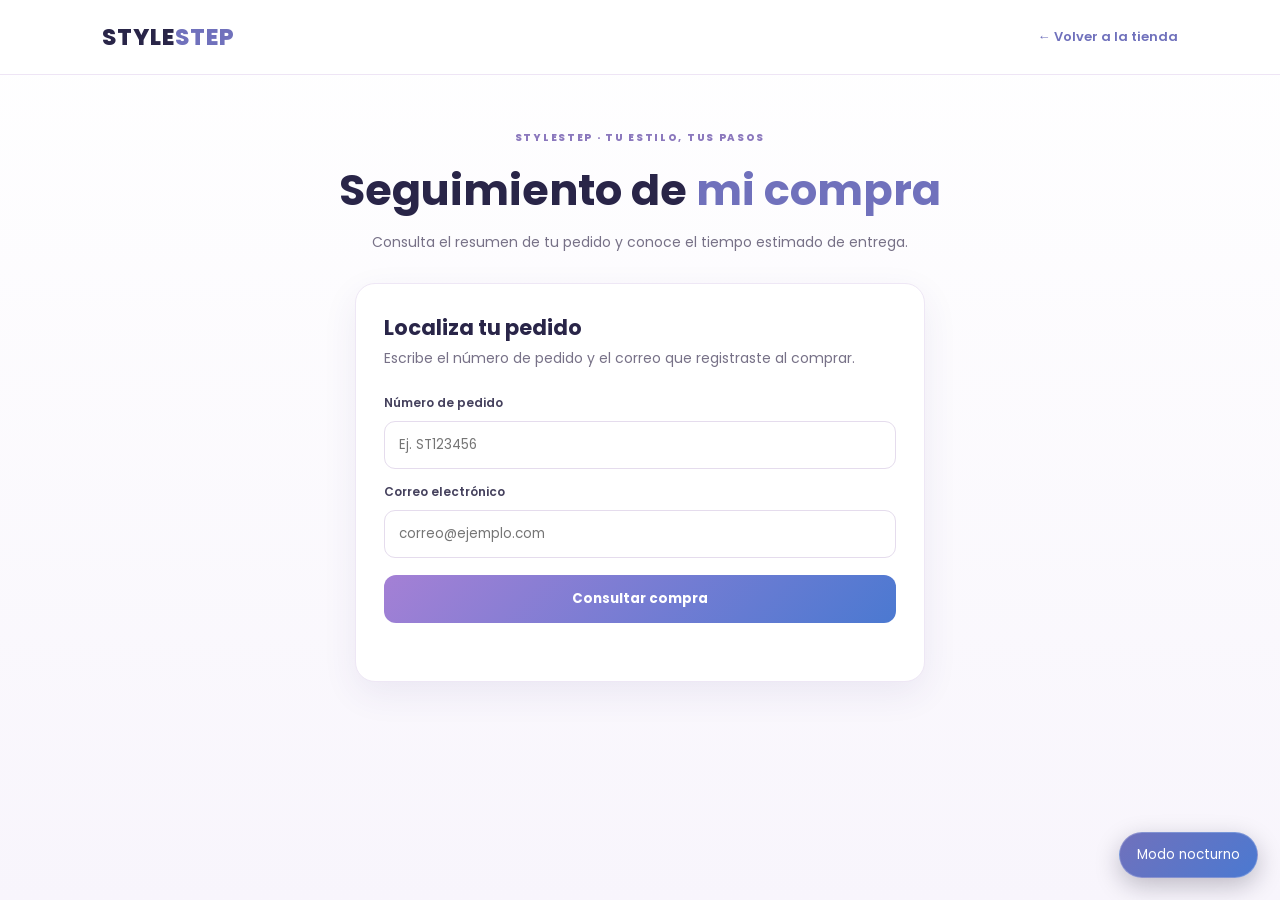
==== commit 309a4c1b: "Anade nnueva actualización" ====
--- a/seguimiento.html
+++ b/seguimiento.html
@@ -9,6 +9,7 @@
   <link href="https://fonts.googleapis.com/css2?family=Poppins:wght@400;500;600;700;800&display=swap" rel="stylesheet">
   <link rel="stylesheet" href="style.css">
   <link rel="stylesheet" href="seguimiento.css">
+    <link rel="stylesheet" href="tema-nocturno.css">
 </head>
 <body class="tracking-body">
   <header class="tracking-header">
@@ -72,5 +73,6 @@
     </section>
   </main>
   <script src="seguimiento.js"></script>
+    <script src="tema-nocturno.js"></script>
 </body>
 </html>
--- a/style.css
+++ b/style.css
@@ -4344,3 +4344,50 @@
 .btn-cancelar-pedido { border:1px solid #c43b45; color:#b42318; background:#fff; border-radius:8px; padding:8px 12px; cursor:pointer; font:inherit; font-size:12px; }
 .btn-cancelar-pedido:hover { background:#fff2f2; }
 .sin-pedidos { color:#777; font-size:13px; text-align:center; padding:12px; }
+
+
+/* ==========================================================
+   CÓDIGOS DE OFERTA ESPECIAL
+========================================================== */
+.promo-section .promo-content { position: relative; z-index: 1; }
+.promo-codes {
+    display: grid;
+    grid-template-columns: repeat(4, minmax(110px, 1fr));
+    gap: 12px;
+    margin: 22px 0 12px;
+}
+.promo-code-card {
+    display: flex;
+    flex-direction: column;
+    align-items: center;
+    justify-content: center;
+    gap: 9px;
+    padding: 15px 10px;
+    border: 1px solid rgba(255,255,255,.38);
+    border-radius: 14px;
+    background: rgba(255,255,255,.13);
+    text-align: center;
+}
+.promo-code-card > strong { font-size: 21px; color: #fff; }
+.promo-section .promo-code {
+    display: inline-block;
+    padding: 7px 11px;
+    border: 1px dashed rgba(255,255,255,.85);
+    border-radius: 8px;
+    color: #fff;
+    font-weight: 800;
+    letter-spacing: 1px;
+}
+.promo-section .promo-code-card .btn-white {
+    padding: 8px 11px;
+    font-size: 12px;
+    white-space: nowrap;
+}
+.promo-note { display: block; max-width: 620px; color: rgba(255,255,255,.88); }
+@media (max-width: 760px) {
+    .promo-codes { grid-template-columns: repeat(2, minmax(0, 1fr)); }
+}
+@media (max-width: 380px) {
+    .promo-codes { gap: 8px; }
+    .promo-code-card { padding: 12px 6px; }
+}
--- a/tema-nocturno.css
+++ b/tema-nocturno.css
@@ -0,0 +1,65 @@
+/* Modo nocturno compartido de STYLESTEP */
+body.dark-mode {
+    background: #171521 !important;
+    color: #e9e5f0 !important;
+    color-scheme: dark;
+}
+body.dark-mode :is(header, main, section, article, aside, nav, footer, .card,
+    .product-card, .cart-sidebar, .checkout-container, .checkout-resumen,
+    .tracking-search, .tracking-result, .quick a, .pedido-cuenta,
+    .compra-exitosa, .admin-card, .panel, .form-card, .table-wrap) {
+    background-color: #242132 !important;
+    color: #e9e5f0 !important;
+    border-color: #40394f !important;
+}
+body.dark-mode :is(h1,h2,h3,h4,h5,h6,strong,label, p, li, small, td, th, dt, dd) {
+    color: inherit;
+}
+body.dark-mode :is(a:not(.cart-btn), .menu a, .tracking-back) {
+    color: #d6c2f4;
+}
+body.dark-mode :is(input, select, textarea) {
+    background: #302b40 !important;
+    color: #f4f0fa !important;
+    border-color: #554b68 !important;
+}
+body.dark-mode input::placeholder,
+body.dark-mode textarea::placeholder { color: #b6adc3; }
+body.dark-mode :is(.cart-product, .checkout-producto, .numero-pedido,
+    .checkout-resumen, .tracking-order, .tracking-item, .pedido-cuenta,
+    .empty-cart, .cart-product-image) {
+    background-color: #302b40 !important;
+    color: #e9e5f0 !important;
+}
+body.dark-mode :is(.header, .tracking-header) {
+    background: rgba(31, 27, 43, .96) !important;
+    border-color: #40394f !important;
+}
+body.dark-mode .hero { filter: brightness(.78); }
+body.dark-mode footer { background-color: #171521 !important; color: #d4cddd !important; }
+body.dark-mode :is(table, tr, td, th) { border-color: #494158 !important; }
+body.dark-mode .tracking-body { background: #171521 !important; }
+#themeToggle {
+    position: fixed;
+    right: 22px;
+    bottom: 22px;
+    z-index: 20000;
+    display: inline-flex;
+    align-items: center;
+    gap: 9px;
+    padding: 12px 17px;
+    border: 1px solid rgba(255,255,255,.22);
+    border-radius: 999px;
+    background: linear-gradient(135deg, #7071bc, #4b79d1);
+    color: #fff;
+    font: 600 13px/1.2 inherit;
+    font-family: inherit;
+    box-shadow: 0 8px 24px rgba(20, 15, 40, .25);
+    cursor: pointer;
+    transition: transform .2s ease, box-shadow .2s ease;
+}
+#themeToggle:hover { transform: translateY(-2px); box-shadow: 0 11px 28px rgba(20,15,40,.32); }
+#themeToggle:focus-visible { outline: 3px solid #e2a3d8; outline-offset: 3px; }
+@media (max-width: 550px) {
+    #themeToggle { right: 14px; bottom: 14px; padding: 11px 14px; }
+}
